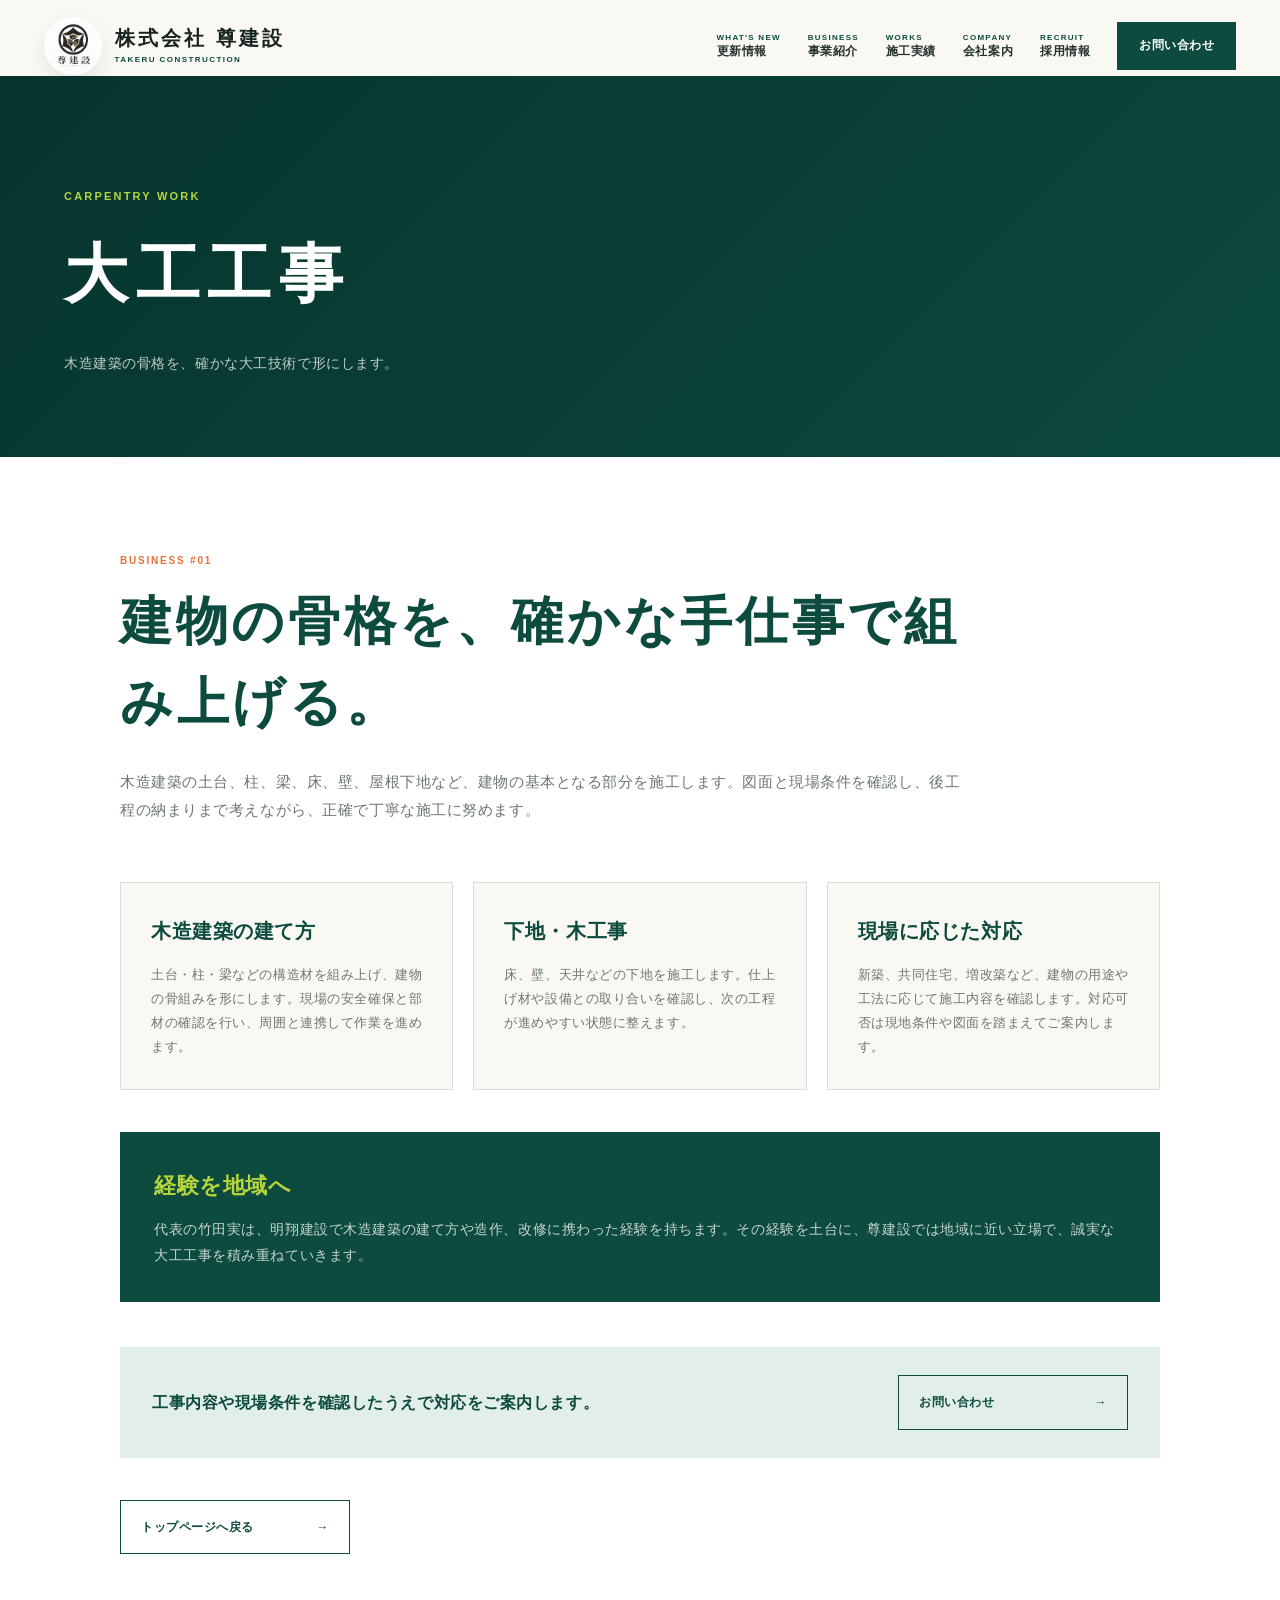
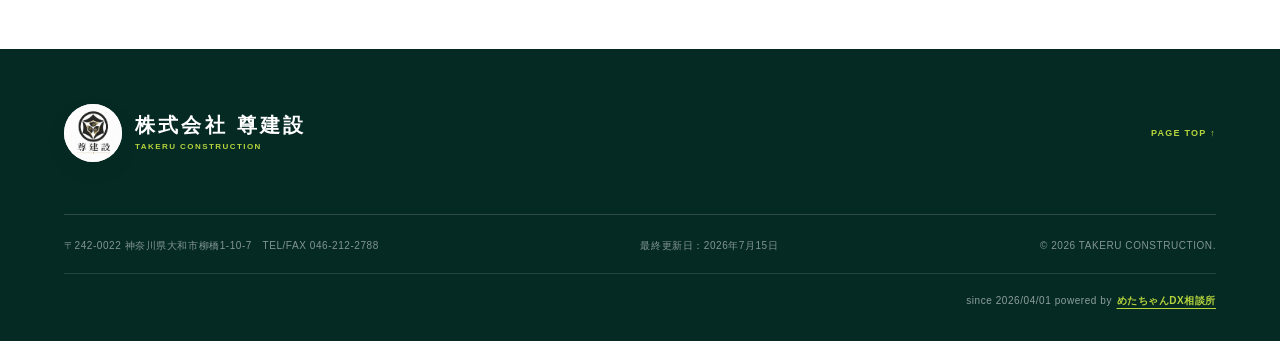
==== business-carpentry.html @ c5ee5b07 "Add files via upload" ====
<!doctype html>
<html lang="ja">
<head>
  <meta charset="utf-8">
  <meta name="viewport" content="width=device-width, initial-scale=1">
  <meta name="description" content="木造建築の骨格を、確かな大工技術で形にします。">
  <meta name="theme-color" content="#0d4b3f">
  <title>大工工事｜株式会社尊建設</title>
  <link rel="canonical" href="https://takeru-kensetsu.com/business-carpentry.html">
  <link rel="icon" href="favicon.ico" sizes="any">
  <link rel="icon" type="image/png" href="assets/favicon.png">
  <link rel="apple-touch-icon" href="assets/apple-touch-icon.png">
  <link rel="stylesheet" href="assets/style.css">
</head>
<body class="subpage">
  <header class="site-header is-scrolled" id="siteHeader">
    <a class="brand" href="index.html" aria-label="株式会社尊建設 トップへ">
      <img class="brand-logo" src="assets/images/logo.png" alt="株式会社尊建設 ロゴ">
      <span class="brand-text"><strong>株式会社 尊建設</strong><small>TAKERU CONSTRUCTION</small></span>
    </a>
    <button class="menu-button" id="menuButton" type="button" aria-label="メニューを開く"
      aria-controls="globalNav" aria-expanded="false"><span></span><span></span><span></span></button>
    <nav class="global-nav" id="globalNav" aria-label="メインメニュー">
      <a href="index.html#news"><span>WHAT&#39;S NEW</span>更新情報</a>
      <a href="index.html#business"><span>BUSINESS</span>事業紹介</a>
      <a href="index.html#works"><span>WORKS</span>施工実績</a>
      <a href="index.html#company"><span>COMPANY</span>会社案内</a>
      <a href="index.html#recruit"><span>RECRUIT</span>採用情報</a>
      <a class="nav-contact" href="index.html#contact">お問い合わせ</a>
    </nav>
  </header>
  <main>
    <section class="subpage-hero">
      <div class="subpage-hero-inner">
        <p class="section-index">CARPENTRY WORK</p>
        <h1>大工工事</h1>
        <p>木造建築の骨格を、確かな大工技術で形にします。</p>
      </div>
    </section>
    <section class="detail-page">
      <div class="detail-page-inner">
        
<div class="detail-intro">
  <p class="detail-kicker">BUSINESS #01</p>
  <h2>建物の骨格を、確かな手仕事で組み上げる。</h2>
  <p>木造建築の土台、柱、梁、床、壁、屋根下地など、建物の基本となる部分を施工します。図面と現場条件を確認し、後工程の納まりまで考えながら、正確で丁寧な施工に努めます。</p>
</div>
<div class="detail-grid">
  <article><h3>木造建築の建て方</h3><p>土台・柱・梁などの構造材を組み上げ、建物の骨組みを形にします。現場の安全確保と部材の確認を行い、周囲と連携して作業を進めます。</p></article>
  <article><h3>下地・木工事</h3><p>床、壁、天井などの下地を施工します。仕上げ材や設備との取り合いを確認し、次の工程が進めやすい状態に整えます。</p></article>
  <article><h3>現場に応じた対応</h3><p>新築、共同住宅、増改築など、建物の用途や工法に応じて施工内容を確認します。対応可否は現地条件や図面を踏まえてご案内します。</p></article>
</div>
<div class="detail-note"><strong>経験を地域へ</strong><p>代表の竹田実は、明翔建設で木造建築の建て方や造作、改修に携わった経験を持ちます。その経験を土台に、尊建設では地域に近い立場で、誠実な大工工事を積み重ねていきます。</p></div>

        <div class="detail-cta">
          <p>工事内容や現場条件を確認したうえで対応をご案内します。</p>
          <a class="outline-link" href="index.html#contact">お問い合わせ <span>→</span></a>
        </div>
        <a class="back-home-link" href="index.html#business">トップページへ戻る <span>→</span></a>
      </div>
    </section>
  </main>
  <footer class="site-footer">
    <div class="footer-top">
      <a class="brand footer-brand" href="index.html">
        <img class="brand-logo" src="assets/images/logo.png" alt="株式会社尊建設 ロゴ">
        <span class="brand-text"><strong>株式会社 尊建設</strong><small>TAKERU CONSTRUCTION</small></span>
      </a>
      <a class="page-top" href="#">PAGE TOP ↑</a>
    </div>
    <div class="footer-bottom">
      <p>〒242-0022 神奈川県大和市柳橋1-10-7　TEL/FAX 046-212-2788</p>
      <p>最終更新日：<time datetime="2026-07-15">2026年7月15日</time></p>
      <p>© <span id="year"></span> TAKERU CONSTRUCTION.</p>
    </div>
    <div class="footer-credit"><span>since 2026/04/01 powered by</span>
      <a href="https://metachan.jp/" target="_blank" rel="noopener noreferrer">めたちゃんDX相談所</a>
    </div>
  </footer>
  <script src="assets/script.js"></script>
</body>
</html>
---- assets/style.css ----
@charset "UTF-8";

:root {
  --green: #0d4b3f;
  --green-dark: #07352e;
  --green-light: #e2eee9;
  --lime: #b7d43c;
  --orange: #e97035;
  --sand: #f3efe5;
  --cream: #faf8f2;
  --ink: #17241f;
  --muted: #6c7772;
  --white: #fff;
  --line: #d7ddd9;
  --shadow: 0 22px 55px rgba(9, 45, 38, .14);
  --radius: 2px;
}

* { box-sizing: border-box; }
html { scroll-behavior: smooth; }
body {
  margin: 0;
  color: var(--ink);
  background: var(--cream);
  font-family: "Noto Sans JP", "Hiragino Kaku Gothic ProN", "Yu Gothic", sans-serif;
  line-height: 1.85;
  letter-spacing: .035em;
}
img { display: block; width: 100%; }
a { color: inherit; text-decoration: none; }
button { font: inherit; }
h1, h2, h3, p, figure, dl, dd { margin-top: 0; }
section { scroll-margin-top: 88px; }

.site-header {
  position: fixed;
  inset: 0 0 auto;
  z-index: 50;
  display: flex;
  align-items: center;
  justify-content: space-between;
  height: 92px;
  padding: 0 3.4vw;
  transition: background .3s, box-shadow .3s, height .3s;
}
.site-header.is-scrolled {
  height: 76px;
  background: rgba(250, 248, 242, .95);
  box-shadow: 0 8px 30px rgba(10, 46, 39, .08);
  backdrop-filter: blur(14px);
}
.brand {
  display: inline-flex;
  align-items: center;
  gap: 13px;
  position: relative;
  z-index: 3;
}
.brand-logo {
  width: 58px;
  height: 58px;
  display: block;
  object-fit: contain;
  border-radius: 50%;
  background: #fff;
  box-shadow: 0 8px 20px rgba(0,0,0,.08);
}
.brand-text {
  display: flex;
  flex-direction: column;
  line-height: 1.15;
}
.brand-text strong {
  font-size: 20px;
  letter-spacing: .16em;
}
.brand-text small {
  margin-top: 5px;
  color: var(--green);
  font-size: 8px;
  font-weight: 800;
  letter-spacing: .18em;
}

.global-nav {
  display: flex;
  align-items: center;
  gap: clamp(18px, 2.1vw, 36px);
}
.global-nav a {
  display: flex;
  flex-direction: column;
  color: #26332e;
  font-size: 12px;
  font-weight: 700;
  line-height: 1.45;
}
.global-nav a span {
  color: var(--green);
  font-size: 8px;
  letter-spacing: .16em;
}
.global-nav .nav-contact {
  min-height: 48px;
  padding: 0 22px;
  display: grid;
  place-items: center;
  color: #fff;
  background: var(--green);
}
.menu-button { display: none; }

.hero {
  min-height: 830px;
  padding: 160px 4vw 80px;
  position: relative;
  display: grid;
  grid-template-columns: .82fr 1.18fr;
  align-items: center;
  overflow: hidden;
  background: var(--cream);
}
.hero::before {
  content: "";
  position: absolute;
  top: 0;
  right: 0;
  width: 52%;
  height: 70%;
  background: var(--green-light);
  clip-path: polygon(24% 0, 100% 0, 100% 100%, 0 80%);
  z-index: 0;
}
.hero-tree {
  position: absolute;
  inset: auto 0 0;
  height: 200px;
  opacity: .24;
  background:
    linear-gradient(to top, rgba(13,75,63,.32), transparent 70%),
    url("images/trees.svg") center bottom / cover no-repeat;
}
.hero-copy {
  position: relative;
  z-index: 2;
  padding-left: 4vw;
}
.hero-en {
  margin-bottom: 32px;
  color: var(--green);
  font-family: Arial, Helvetica, sans-serif;
  font-size: clamp(42px, 6.2vw, 88px);
  font-weight: 900;
  letter-spacing: -.055em;
  line-height: .82;
}
.hero-en span { display: block; }
.hero-en span:nth-child(2) {
  margin-left: 9%;
  color: var(--orange);
}
.hero-en span:nth-child(3) { margin-left: 2%; }
.hero h1 {
  margin: 0 0 24px;
  font-family: "Yu Mincho", "Hiragino Mincho ProN", serif;
  font-size: clamp(28px, 3.1vw, 46px);
  line-height: 1.55;
  letter-spacing: .12em;
}
.hero-sub {
  color: var(--muted);
  font-size: 14px;
}
.hero-logo-badge {
  margin-top: 28px;
  width: fit-content;
  padding: 12px 16px;
  display: flex;
  align-items: center;
  gap: 14px;
  background: rgba(255,255,255,.86);
  box-shadow: var(--shadow);
}
.hero-logo-badge img {
  width: 72px;
  height: 72px;
  object-fit: contain;
  border-radius: 50%;
  background: #fff;
}
.hero-logo-badge small {
  display: block;
  color: var(--green);
  font-size: 9px;
  font-weight: 900;
  letter-spacing: .18em;
}
.hero-logo-badge strong {
  display: block;
  margin-top: 4px;
  color: var(--ink);
  font-size: 16px;
  letter-spacing: .12em;
}
.hero-visual {
  position: relative;
  z-index: 2;
  min-height: 610px;
}
.visual-card {
  position: absolute;
  margin: 0;
  overflow: hidden;
  background: #d9e8e2;
  box-shadow: var(--shadow);
}
.visual-main {
  top: 0;
  right: 8%;
  width: min(28vw, 410px);
}
.visual-sub {
  width: min(15vw, 220px);
}
.visual-sub-a {
  left: 3%;
  top: 21%;
}
.visual-sub-b {
  right: 0;
  bottom: 0;
}
.hero-label {
  position: absolute;
  left: 23%;
  bottom: 7%;
  color: var(--green);
  font: 900 clamp(20px, 2.2vw, 32px)/.96 Arial, sans-serif;
  letter-spacing: -.03em;
  transform: rotate(-90deg);
  transform-origin: left bottom;
}
.scroll-guide {
  position: absolute;
  left: 3.7vw;
  bottom: 34px;
  z-index: 3;
  display: flex;
  align-items: center;
  gap: 12px;
  color: var(--green);
  font-size: 9px;
  font-weight: 900;
  letter-spacing: .18em;
  transform: rotate(-90deg);
  transform-origin: left center;
}
.scroll-guide i {
  display: block;
  width: 54px;
  height: 1px;
  background: var(--green);
}

.section-wrap {
  width: min(1180px, calc(100% - 56px));
  margin-inline: auto;
  padding: 100px 0;
  display: grid;
  grid-template-columns: 250px 1fr;
  gap: 70px;
}
.section-side .section-index,
.section-heading .section-index,
.recruit .section-index,
.contact .section-index {
  margin-bottom: 8px;
  color: var(--green);
  font-size: 11px;
  font-weight: 900;
  letter-spacing: .2em;
}
.section-side h2,
.section-heading h2,
.contact h2 {
  margin: 0;
  font-family: "Yu Mincho", "Hiragino Mincho ProN", serif;
  font-size: clamp(32px, 4.2vw, 55px);
  font-weight: 600;
  letter-spacing: .1em;
}
.news-list { border-top: 1px solid var(--line); }
.news-item {
  min-height: 95px;
  display: grid;
  grid-template-columns: 130px 100px 1fr;
  align-items: center;
  gap: 24px;
  border-bottom: 1px solid var(--line);
}
.news-item time {
  color: var(--muted);
  font-size: 12px;
  letter-spacing: .1em;
}
.news-category {
  padding: 5px 8px;
  color: var(--green);
  border: 1px solid var(--green);
  font-size: 10px;
  text-align: center;
}
.news-item a,
.news-item p {
  margin: 0;
  font-size: 14px;
}
.news-item a:hover { color: var(--orange); }

.business {
  padding: 120px max(5vw, 28px);
  color: #fff;
  background: var(--green);
  position: relative;
  overflow: hidden;
}
.business::after {
  content: "TAKERU";
  position: absolute;
  right: -1vw;
  top: 10px;
  color: rgba(255,255,255,.035);
  font: 900 clamp(110px, 18vw, 270px)/1 Arial, sans-serif;
  pointer-events: none;
}
.section-heading {
  width: min(1180px, 100%);
  margin: 0 auto 65px;
  display: grid;
  grid-template-columns: 105px 1fr auto;
  gap: 35px;
  align-items: start;
  position: relative;
  z-index: 2;
}
.section-heading .number,
.recruit .number {
  color: var(--orange);
  font: 900 21px/1 Arial, sans-serif;
  letter-spacing: -.02em;
}
.section-heading-light .section-index { color: var(--lime); }
.section-heading-light h2 { color: #fff; }
.section-lead {
  margin: 20px 0 0;
  color: var(--muted);
  font-size: 14px;
}
.section-heading-light .section-lead { color: rgba(255,255,255,.68); }

.business-cards {
  width: min(1180px, 100%);
  margin-inline: auto;
  position: relative;
  z-index: 2;
  display: grid;
  grid-template-columns: repeat(3, 1fr);
  gap: 26px;
}
.business-card {
  color: var(--ink);
  background: #fff;
  transition: transform .3s, box-shadow .3s;
}
.business-card:nth-child(2) { transform: translateY(42px); }
.business-card:hover {
  transform: translateY(-8px);
  box-shadow: 0 24px 60px rgba(0,0,0,.2);
}
.business-card:nth-child(2):hover { transform: translateY(34px); }
.business-image { background: var(--green-light); }
.business-body { padding: 30px; }
.card-number {
  margin-bottom: 10px;
  color: var(--orange);
  font-size: 9px;
  font-weight: 900;
  letter-spacing: .14em;
}
.business-card h3 {
  margin-bottom: 14px;
  font-family: "Yu Mincho", serif;
  font-size: 23px;
  letter-spacing: .06em;
}
.business-card p:not(.card-number) {
  color: var(--muted);
  font-size: 13px;
}
.text-link {
  display: inline-flex;
  gap: 20px;
  margin-top: 15px;
  color: var(--green);
  font-size: 9px;
  font-weight: 900;
  letter-spacing: .15em;
}
.text-link i { font-style: normal; font-size: 17px; }
.provisional-note {
  width: min(1180px, 100%);
  margin: 80px auto 0;
  color: rgba(255,255,255,.55);
  font-size: 11px;
}

.works {
  padding: 120px max(5vw, 28px);
  background: var(--sand);
}
.round-link {
  width: 58px;
  height: 58px;
  display: grid;
  place-items: center;
  color: #fff;
  background: var(--green);
  border-radius: 50%;
  font-size: 23px;
}
.works-grid {
  width: min(1180px, 100%);
  margin-inline: auto;
  display: grid;
  grid-template-columns: 1.25fr .75fr;
  grid-template-rows: repeat(2, auto);
  gap: 32px;
}
.work-card { min-width: 0; }
.work-large { grid-row: 1 / 3; }
.work-image {
  overflow: hidden;
  background: #dfe9e4;
}
.work-card img { transition: transform .5s; }
.work-card:hover img { transform: scale(1.025); }
.work-type {
  margin: 20px 0 5px;
  color: var(--orange);
  font-size: 10px;
  font-weight: 800;
}
.work-card h3 {
  margin: 0;
  font-family: "Yu Mincho", serif;
  font-size: 20px;
  letter-spacing: .06em;
}
.dark-note {
  margin-top: 42px;
  color: var(--muted);
}

.company {
  min-height: 760px;
  display: grid;
  grid-template-columns: 1fr 1fr;
  background: var(--green-dark);
  color: #fff;
}
.company-photo {
  position: relative;
  overflow: hidden;
  min-height: 720px;
  background: linear-gradient(#dbe9e4 0 58%, #9ab5a7 58% 100%);
}
.company-landscape { position: absolute; inset: 0; overflow: hidden; }
.mountain {
  position: absolute;
  left: -10%;
  right: -10%;
  bottom: 25%;
  height: 48%;
  background: #789b8a;
  clip-path: polygon(0 68%, 12% 35%, 24% 61%, 37% 23%, 50% 64%, 65% 31%, 78% 58%, 90% 18%, 100% 55%, 100% 100%, 0 100%);
}
.mountain-b {
  bottom: 14%;
  height: 37%;
  background: #557c6c;
  transform: scaleX(-1);
}
.mountain-c {
  bottom: 4%;
  height: 26%;
  background: #315f50;
}
.town {
  position: absolute;
  left: 7%;
  right: 7%;
  bottom: 0;
  height: 22%;
  background:
    linear-gradient(90deg,
      #f7efe0 0 9%, transparent 9% 12%,
      #d8b583 12% 25%, transparent 25% 29%,
      #f2dfbf 29% 42%, transparent 42% 46%,
      #c8945e 46% 58%, transparent 58% 63%,
      #f7efe0 63% 74%, transparent 74% 78%,
      #d8b583 78% 91%, transparent 91%);
  clip-path: polygon(0 28%, 5% 28%, 5% 15%, 9% 15%, 9% 30%, 19% 30%, 19% 5%, 23% 5%, 23% 34%, 38% 34%, 38% 18%, 43% 18%, 43% 32%, 56% 32%, 56% 8%, 61% 8%, 61% 27%, 77% 27%, 77% 12%, 82% 12%, 82% 31%, 100% 31%, 100% 100%, 0 100%);
}
.company-content {
  padding: 100px 8vw 90px 7vw;
}
.company-content .section-heading {
  margin-bottom: 45px;
  grid-template-columns: 80px 1fr;
}
.company-message {
  margin-bottom: 28px;
  font-family: "Yu Mincho", serif;
  font-size: clamp(27px, 3vw, 42px);
  line-height: 1.6;
  letter-spacing: .1em;
}
.company-text {
  max-width: 560px;
  color: rgba(255,255,255,.68);
  font-size: 13px;
}
.company-links {
  margin-top: 48px;
  border-top: 1px solid rgba(255,255,255,.2);
}
.company-links a {
  padding: 20px 0;
  display: flex;
  justify-content: space-between;
  border-bottom: 1px solid rgba(255,255,255,.2);
  font-size: 13px;
}
.company-links a:hover { color: var(--lime); }

.profile { background: #fff; }
.profile-list { border-top: 1px solid var(--line); }
.profile-list div {
  min-height: 78px;
  display: grid;
  grid-template-columns: 180px 1fr;
  align-items: center;
  border-bottom: 1px solid var(--line);
}
.profile-list dt {
  color: var(--green);
  font-size: 12px;
  font-weight: 800;
}
.profile-list dd {
  color: var(--muted);
  font-size: 13px;
}

.recruit {
  min-height: 620px;
  display: grid;
  grid-template-columns: .85fr 1.15fr;
  background: var(--green-light);
}
.recruit-copy {
  padding: 90px 7vw;
  align-self: center;
}
.recruit .section-index { margin-bottom: 12px; }
.recruit h2 {
  margin: 0 0 25px;
  color: var(--green);
  font: 600 clamp(34px, 4vw, 55px)/1.5 "Yu Mincho", serif;
  letter-spacing: .1em;
}
.recruit-copy > p:not(.number):not(.section-index) {
  max-width: 490px;
  color: var(--muted);
  font-size: 13px;
}
.outline-link {
  min-width: 230px;
  margin-top: 26px;
  padding: 15px 20px;
  display: inline-flex;
  justify-content: space-between;
  border: 1px solid var(--green);
  color: var(--green);
  font-size: 12px;
  font-weight: 800;
}
.recruit-visual {
  display: grid;
  place-items: center;
  overflow: hidden;
  background: var(--green);
}
.recruit-visual img { max-width: 760px; }

.contact {
  padding: 95px max(5vw, 28px);
  display: grid;
  grid-template-columns: 1fr 1fr;
  gap: 60px;
  align-items: center;
  color: #fff;
  background: var(--orange);
}
.contact .section-index { color: #fff5e9; }
.contact h2 { font-size: clamp(30px, 3.7vw, 50px); }
.contact p { color: rgba(255,255,255,.78); font-size: 13px; }
.contact-actions {
  display: grid;
  grid-template-columns: .7fr 1.3fr;
  gap: 15px;
}
.contact-disabled {
  min-height: 105px;
  padding: 22px;
  display: flex;
  flex-direction: column;
  justify-content: center;
  background: #fff;
  color: var(--green);
}
.contact-disabled small {
  font-size: 9px;
  font-weight: 900;
  letter-spacing: .15em;
}
.contact-disabled strong {
  margin-top: 5px;
  font-size: 18px;
}
.contact-mail { color: #fff; background: var(--green); }
.contact-mail strong { font-size: 13px; }

.site-footer {
  padding: 55px max(5vw, 28px) 30px;
  color: #fff;
  background: #052a24;
}
.footer-top,
.footer-bottom {
  display: flex;
  justify-content: space-between;
  align-items: center;
  gap: 25px;
}
.footer-brand .brand-logo { background: #fff; }
.footer-brand .brand-text small { color: var(--lime); }
.page-top {
  color: var(--lime);
  font-size: 9px;
  font-weight: 900;
  letter-spacing: .14em;
}
.footer-bottom {
  margin-top: 52px;
  padding-top: 22px;
  border-top: 1px solid rgba(255,255,255,.16);
  color: rgba(255,255,255,.5);
  font-size: 10px;
}
.footer-bottom p { margin: 0; }

@media (max-width: 1050px) {
  .global-nav { gap: 15px; }
  .global-nav a:not(.nav-contact) { display: none; }
  .hero { grid-template-columns: .9fr 1.1fr; }
  .visual-main { width: 36vw; }
  .visual-sub { width: 18vw; }
}

@media (max-width: 760px) {
  body { line-height: 1.75; }
  section { scroll-margin-top: 67px; }
  .site-header,
  .site-header.is-scrolled {
    height: 68px;
    padding: 0 18px;
  }
  .brand-logo { width: 44px; height: 44px; }
  .brand-text strong { font-size: 16px; }
  .brand-text small { font-size: 6.5px; }
  .menu-button {
    width: 44px;
    height: 44px;
    padding: 9px;
    display: flex;
    flex-direction: column;
    justify-content: center;
    gap: 5px;
    border: 0;
    background: var(--green);
  }
  .menu-button span {
    width: 100%;
    height: 1px;
    display: block;
    background: #fff;
    transition: .25s;
  }
  .menu-button.is-open span:nth-child(1) { transform: translateY(6px) rotate(45deg); }
  .menu-button.is-open span:nth-child(2) { opacity: 0; }
  .menu-button.is-open span:nth-child(3) { transform: translateY(-6px) rotate(-45deg); }
  .global-nav {
    position: fixed;
    inset: 68px 0 auto;
    display: none;
    padding: 25px 22px 30px;
    background: rgba(250,248,242,.98);
    box-shadow: 0 18px 30px rgba(5,42,36,.1);
    flex-direction: column;
    align-items: stretch;
    gap: 0;
  }
  .global-nav.is-open { display: flex; }
  .global-nav a,
  .global-nav a:not(.nav-contact) {
    min-height: 55px;
    display: flex;
    justify-content: center;
    border-bottom: 1px solid var(--line);
  }
  .global-nav .nav-contact { margin-top: 18px; }

  .hero {
    min-height: 900px;
    padding: 120px 20px 70px;
    display: block;
  }
  .hero::before { width: 80%; height: 43%; }
  .hero-copy { padding-left: 4px; }
  .hero-en {
    margin-bottom: 26px;
    font-size: clamp(54px, 18vw, 78px);
  }
  .hero h1 { font-size: 27px; }
  .hero-sub { font-size: 12px; }
  .hero-visual {
    min-height: 400px;
    margin-top: 38px;
  }
  .visual-main {
    right: 5%;
    width: min(60vw, 290px);
  }
  .visual-sub { width: min(30vw, 145px); }
  .visual-sub-a { left: 0; top: 25%; }
  .visual-sub-b { right: 0; bottom: -5%; }
  .hero-label { left: 22%; bottom: 1%; font-size: 18px; }
  .scroll-guide { display: none; }
  .hero-tree { height: 115px; }

  .section-wrap {
    width: min(100% - 36px, 660px);
    padding: 75px 0;
    grid-template-columns: 1fr;
    gap: 35px;
  }
  .section-side h2,
  .section-heading h2,
  .contact h2 { font-size: 34px; }
  .news-item {
    padding: 20px 0;
    grid-template-columns: 100px 1fr;
    gap: 8px 15px;
  }
  .news-item a,
  .news-item p { grid-column: 1 / 3; font-size: 13px; }

  .business,
  .works { padding: 80px 18px; }
  .section-heading {
    margin-bottom: 42px;
    grid-template-columns: 55px 1fr;
    gap: 15px;
  }
  .section-heading .round-link { display: none; }
  .section-lead br { display: none; }
  .business-cards { grid-template-columns: 1fr; gap: 22px; }
  .business-card:nth-child(2) { transform: none; }
  .business-card:nth-child(2):hover { transform: translateY(-8px); }
  .provisional-note { margin-top: 35px; }

  .works-grid {
    grid-template-columns: 1fr;
    grid-template-rows: auto;
    gap: 38px;
  }
  .work-large { grid-row: auto; }

  .company { grid-template-columns: 1fr; }
  .company-photo { min-height: 420px; }
  .company-content { padding: 75px 22px; }
  .company-content .section-heading { grid-template-columns: 55px 1fr; }
  .company-message { font-size: 27px; }

  .profile-list div {
    padding: 17px 0;
    grid-template-columns: 105px 1fr;
  }

  .recruit { grid-template-columns: 1fr; }
  .recruit-copy { padding: 75px 22px; }
  .recruit h2 { font-size: 36px; }
  .recruit-visual { min-height: 390px; }

  .contact {
    padding: 75px 22px;
    grid-template-columns: 1fr;
    gap: 35px;
  }
  .contact-actions { grid-template-columns: 1fr; }

  .footer-top,
  .footer-bottom { align-items: flex-start; }
  .footer-bottom { flex-direction: column; gap: 6px; }
}


@media (max-width: 760px) {
  .hero-logo-badge { padding: 10px 12px; gap: 12px; }
  .hero-logo-badge img { width: 58px; height: 58px; }
  .hero-logo-badge strong { font-size: 14px; }
}


/* Official company information */
.permit-badge {
  margin-top: 32px;
  padding: 20px 22px;
  border-left: 4px solid var(--lime);
  background: rgba(255,255,255,.08);
}
.permit-badge small {
  display: block;
  color: var(--lime);
  font-size: 9px;
  font-weight: 900;
  letter-spacing: .16em;
}
.permit-badge strong {
  display: block;
  margin-top: 5px;
  font-size: 16px;
  letter-spacing: .045em;
}
.permit-badge span {
  display: block;
  margin-top: 5px;
  color: rgba(255,255,255,.68);
  font-size: 11px;
}
.profile-list a {
  color: var(--green);
  text-decoration: underline;
  text-underline-offset: 4px;
}
.profile-list a:hover { color: var(--orange); }
.profile-en {
  margin-left: 10px;
  color: var(--muted);
  font-size: 11px;
}
.contact-actions {
  grid-template-columns: 1fr 1.3fr;
}
.contact-item {
  min-height: 118px;
  padding: 22px;
  display: flex;
  flex-direction: column;
  justify-content: center;
  background: #fff;
  color: var(--green);
  transition: transform .25s, box-shadow .25s;
}
.contact-item:hover {
  transform: translateY(-4px);
  box-shadow: 0 15px 35px rgba(71,31,12,.18);
}
.contact-item small {
  font-size: 9px;
  font-weight: 900;
  letter-spacing: .15em;
}
.contact-item strong {
  margin-top: 5px;
  font-size: clamp(14px, 1.45vw, 19px);
  overflow-wrap: anywhere;
}
.contact-item span {
  margin-top: 5px;
  color: var(--muted);
  font-size: 10px;
}
.contact-item.contact-mail {
  color: #fff;
  background: var(--green);
}
.contact-item.contact-mail span { color: rgba(255,255,255,.68); }
.contact-mobile {
  grid-column: 1 / 3;
  min-height: 90px;
  background: #fff4e8;
}
@media (max-width: 760px) {
  .permit-badge strong { font-size: 14px; }
  .profile-en { display: block; margin: 3px 0 0; }
  .contact-actions { grid-template-columns: 1fr; }
  .contact-mobile { grid-column: auto; }
}


/* Contact information: office telephone only */
.contact-actions-single {
  grid-template-columns: minmax(260px, 440px);
  justify-content: start;
}
.contact-actions-single .contact-item {
  min-height: 118px;
}
@media (max-width: 760px) {
  .contact-actions-single {
    grid-template-columns: 1fr;
  }
}


/* What's New and production credit */
.news .section-index {
  letter-spacing: .13em;
}
.footer-credit {
  margin-top: 18px;
  padding-top: 18px;
  border-top: 1px solid rgba(255,255,255,.12);
  color: rgba(255,255,255,.55);
  font-size: 10px;
  text-align: right;
}
.footer-credit a {
  color: var(--lime);
  font-weight: 800;
  text-decoration: underline;
  text-underline-offset: 4px;
}
.footer-credit a:hover {
  color: #fff;
}
.footer-bottom time {
  white-space: nowrap;
}
@media (max-width: 760px) {
  .footer-credit {
    text-align: left;
  }
}


/* Since / powered by credit */
.footer-credit {
  display: flex;
  justify-content: flex-end;
  align-items: center;
  gap: .45em;
  flex-wrap: wrap;
}
@media (max-width: 760px) {
  .footer-credit {
    justify-content: flex-start;
  }
}


/* President message section */
.message {
  padding: 110px max(5vw, 28px);
  background: #fff;
}
.message-inner {
  width: min(1180px, 100%);
  margin: 0 auto;
  display: grid;
  grid-template-columns: minmax(300px, 420px) minmax(0, 1fr);
  gap: 56px;
  align-items: center;
}
.message-photo {
  overflow: hidden;
  background: #e8eceb;
  box-shadow: var(--shadow);
}
.message-photo img {
  width: 100%;
  height: 100%;
  object-fit: cover;
}
.message-content h2 {
  margin: 0 0 14px;
  color: var(--green);
  font-family: "Yu Mincho", "Hiragino Mincho ProN", serif;
  font-size: clamp(32px, 4.2vw, 55px);
  font-weight: 600;
  letter-spacing: .1em;
}
.message-role {
  margin-bottom: 24px;
  color: var(--ink);
  font-size: 15px;
  font-weight: 700;
}
.message-role span {
  margin-left: 10px;
  color: var(--muted);
  font-weight: 500;
}
.message-body p {
  margin-bottom: 18px;
  color: var(--muted);
  font-size: 14px;
}
@media (max-width: 760px) {
  .message {
    padding: 80px 22px;
  }
  .message-inner {
    grid-template-columns: 1fr;
    gap: 32px;
  }
  .message-content h2 {
    font-size: 34px;
  }
  .message-role {
    font-size: 14px;
  }
}


/* Representative message: separate page */
.subpage{padding-top:76px}.subpage-hero{padding:110px max(5vw,28px) 80px;color:#fff;background:linear-gradient(135deg,rgba(7,53,46,.98),rgba(13,75,63,.88)),var(--green-dark)}.subpage-hero-inner{width:min(1180px,100%);margin:0 auto}.subpage-hero .section-index{margin-bottom:10px;color:var(--lime);font-size:11px;font-weight:900;letter-spacing:.2em}.subpage-hero h1{margin:0 0 16px;font-family:"Yu Mincho","Hiragino Mincho ProN",serif;font-size:clamp(38px,5vw,64px);font-weight:600;letter-spacing:.12em}.subpage-hero p:last-child{margin:0;color:rgba(255,255,255,.74);font-size:14px}.message-detail{padding:100px max(5vw,28px);background:#fff}.message-detail-inner{width:min(1100px,100%);margin:0 auto;display:grid;grid-template-columns:minmax(300px,420px) minmax(0,1fr);gap:64px;align-items:start}.message-detail-photo{position:sticky;top:110px;overflow:hidden;background:#e8eceb;box-shadow:var(--shadow)}.message-detail-photo img{width:100%;display:block;object-fit:cover}.message-detail-content{padding-top:12px}.message-detail-lead{margin-bottom:32px;color:var(--green);font-family:"Yu Mincho","Hiragino Mincho ProN",serif;font-size:clamp(25px,3.1vw,40px);line-height:1.65;letter-spacing:.08em}.message-detail-content .message-body p{margin-bottom:22px;color:var(--muted);font-size:15px}.message-signature{margin-top:42px;padding-top:28px;border-top:1px solid var(--line);text-align:right}.message-signature small,.message-signature span{display:block;color:var(--muted);font-size:11px}.message-signature strong{display:block;margin:5px 0;color:var(--ink);font-size:18px;letter-spacing:.08em}.back-home-link{min-width:230px;margin-top:42px;padding:15px 20px;display:inline-flex;justify-content:space-between;border:1px solid var(--green);color:var(--green);font-size:12px;font-weight:800}.back-home-link:hover{color:#fff;background:var(--green)}
@media(max-width:760px){.subpage{padding-top:68px}.subpage-hero{padding:80px 22px 60px}.message-detail{padding:70px 22px}.message-detail-inner{grid-template-columns:1fr;gap:34px}.message-detail-photo{position:static;max-width:480px;margin:0 auto}.message-detail-lead{font-size:27px}.message-detail-content .message-body p{font-size:14px}}


/* Representative photo: casual download deterrence */
.message-detail-photo.protected-photo {
  position: sticky;
  top: 110px;
  aspect-ratio: 561 / 701;
  background:
    #e8eceb
    url("images/president-takeda-minoru.jpg")
    center center / cover
    no-repeat;
  -webkit-user-select: none;
  user-select: none;
  -webkit-touch-callout: none;
  touch-action: pan-y;
}
.protected-photo-shield {
  position: absolute;
  inset: 0;
  z-index: 2;
  display: block;
  background: transparent;
  cursor: default;
}
.message-detail-photo.protected-photo::after {
  content: "";
  position: absolute;
  inset: 0;
  z-index: 1;
  pointer-events: none;
}
@media (max-width: 760px) {
  .message-detail-photo.protected-photo {
    position: relative;
    top: auto;
    width: min(100%, 480px);
  }
}


/* Recruitment status */
.recruit-status {
  width: fit-content;
  margin: 0 0 18px;
  padding: 8px 14px;
  color: #fff;
  background: var(--orange);
  font-size: 12px;
  font-weight: 800;
  letter-spacing: .06em;
}
.outline-link-disabled {
  opacity: .68;
  cursor: default;
  pointer-events: none;
}

/* Business and policy detail pages */
.detail-page {
  padding: 95px max(5vw, 28px);
  background: #fff;
}
.detail-page-inner {
  width: min(1040px, 100%);
  margin: 0 auto;
}
.detail-intro {
  max-width: 850px;
  margin-bottom: 58px;
}
.detail-kicker {
  margin-bottom: 12px;
  color: var(--orange);
  font-size: 10px;
  font-weight: 900;
  letter-spacing: .18em;
}
.detail-intro h2 {
  margin: 0 0 25px;
  color: var(--green);
  font-family: "Yu Mincho", "Hiragino Mincho ProN", serif;
  font-size: clamp(30px, 4.2vw, 52px);
  line-height: 1.55;
  letter-spacing: .07em;
}
.detail-intro > p:last-child {
  color: var(--muted);
  font-size: 15px;
}
.detail-grid,
.policy-grid {
  display: grid;
  grid-template-columns: repeat(3, 1fr);
  gap: 20px;
}
.detail-grid article,
.policy-grid article {
  padding: 30px;
  border: 1px solid var(--line);
  background: var(--cream);
}
.detail-grid h3,
.policy-grid h3 {
  margin: 0 0 13px;
  color: var(--green);
  font-family: "Yu Mincho", serif;
  font-size: 20px;
}
.detail-grid p,
.policy-grid p {
  margin: 0;
  color: var(--muted);
  font-size: 13px;
}
.policy-grid article span {
  display: block;
  margin-bottom: 20px;
  color: var(--orange);
  font: 900 25px/1 Arial, sans-serif;
}
.detail-note {
  margin-top: 42px;
  padding: 34px;
  color: #fff;
  background: var(--green);
}
.detail-note strong {
  display: block;
  margin-bottom: 10px;
  color: var(--lime);
  font-family: "Yu Mincho", serif;
  font-size: 22px;
}
.detail-note p {
  margin: 0;
  color: rgba(255,255,255,.76);
  font-size: 14px;
}
.detail-cta {
  margin-top: 45px;
  padding: 28px 32px;
  display: flex;
  align-items: center;
  justify-content: space-between;
  gap: 25px;
  background: var(--green-light);
}
.detail-cta p {
  margin: 0;
  color: var(--green);
  font-weight: 700;
}
.detail-cta .outline-link {
  margin-top: 0;
  flex: 0 0 auto;
}
@media (max-width: 760px) {
  .detail-page {
    padding: 70px 22px;
  }
  .detail-grid,
  .policy-grid {
    grid-template-columns: 1fr;
  }
  .detail-grid article,
  .policy-grid article {
    padding: 25px;
  }
  .detail-cta {
    padding: 25px;
    flex-direction: column;
    align-items: stretch;
  }
}
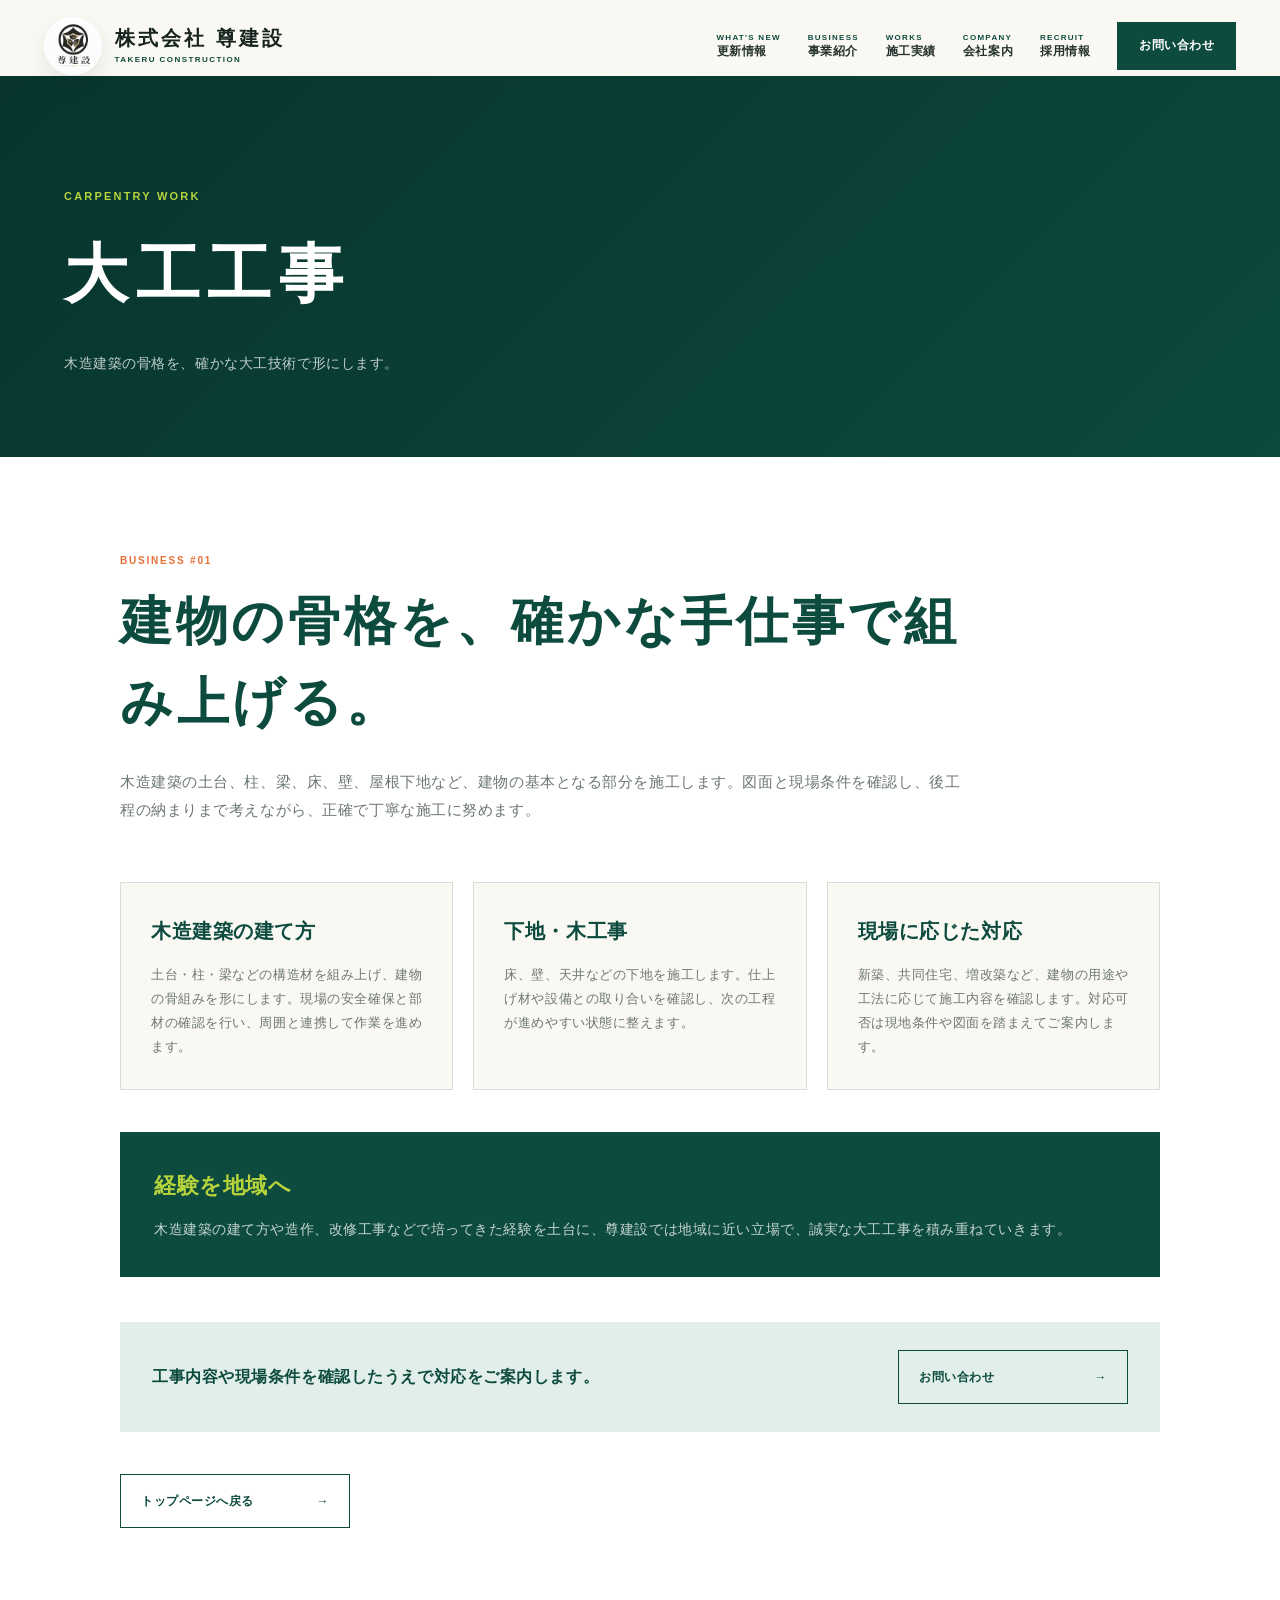
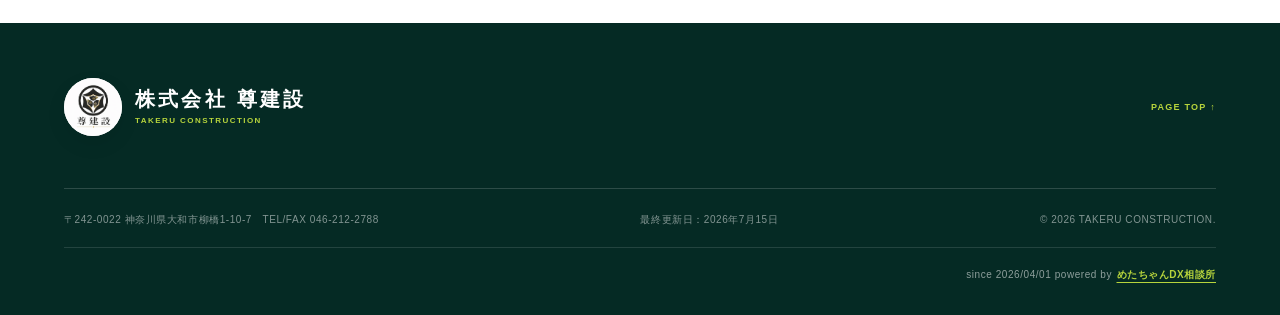
==== commit 4bf42f65: "Add files via upload" ====
--- a/business-carpentry.html
+++ b/business-carpentry.html
@@ -50,7 +50,7 @@
   <article><h3>下地・木工事</h3><p>床、壁、天井などの下地を施工します。仕上げ材や設備との取り合いを確認し、次の工程が進めやすい状態に整えます。</p></article>
   <article><h3>現場に応じた対応</h3><p>新築、共同住宅、増改築など、建物の用途や工法に応じて施工内容を確認します。対応可否は現地条件や図面を踏まえてご案内します。</p></article>
 </div>
-<div class="detail-note"><strong>経験を地域へ</strong><p>代表の竹田実は、明翔建設で木造建築の建て方や造作、改修に携わった経験を持ちます。その経験を土台に、尊建設では地域に近い立場で、誠実な大工工事を積み重ねていきます。</p></div>
+<div class="detail-note"><strong>経験を地域へ</strong><p>木造建築の建て方や造作、改修工事などで培ってきた経験を土台に、尊建設では地域に近い立場で、誠実な大工工事を積み重ねていきます。</p></div>
 
         <div class="detail-cta">
           <p>工事内容や現場条件を確認したうえで対応をご案内します。</p>
@@ -78,5 +78,12 @@
     </div>
   </footer>
   <script src="assets/script.js"></script>
+
+  <button class="floating-page-top" type="button" data-page-top
+    aria-label="ページ上部へ戻る">
+    <span aria-hidden="true">↑</span>
+    <small>TOP</small>
+  </button>
+
 </body>
 </html>
--- a/assets/style.css
+++ b/assets/style.css
@@ -1223,3 +1223,62 @@
     align-items: stretch;
   }
 }
+
+
+/* Floating page-top button */
+.floating-page-top {
+  position: fixed;
+  right: 26px;
+  bottom: 26px;
+  z-index: 80;
+  width: 64px;
+  height: 64px;
+  padding: 0;
+  display: grid;
+  place-content: center;
+  gap: 1px;
+  color: #fff;
+  background: var(--green);
+  border: 1px solid rgba(255,255,255,.3);
+  border-radius: 50%;
+  box-shadow: 0 12px 28px rgba(5,42,36,.24);
+  opacity: 0;
+  visibility: hidden;
+  transform: translateY(14px);
+  cursor: pointer;
+  transition: opacity .25s, visibility .25s, transform .25s, background .25s;
+}
+.floating-page-top span {
+  font-size: 22px;
+  line-height: 1;
+}
+.floating-page-top small {
+  font-size: 8px;
+  font-weight: 900;
+  letter-spacing: .12em;
+}
+.floating-page-top.is-visible {
+  opacity: 1;
+  visibility: visible;
+  transform: translateY(0);
+}
+.floating-page-top:hover {
+  background: var(--orange);
+}
+.floating-page-top:focus-visible {
+  outline: 3px solid var(--lime);
+  outline-offset: 3px;
+}
+@media (max-width: 760px) {
+  .floating-page-top {
+    right: 16px;
+    bottom: 16px;
+    width: 56px;
+    height: 56px;
+  }
+}
+@media (prefers-reduced-motion: reduce) {
+  .floating-page-top {
+    transition: none;
+  }
+}
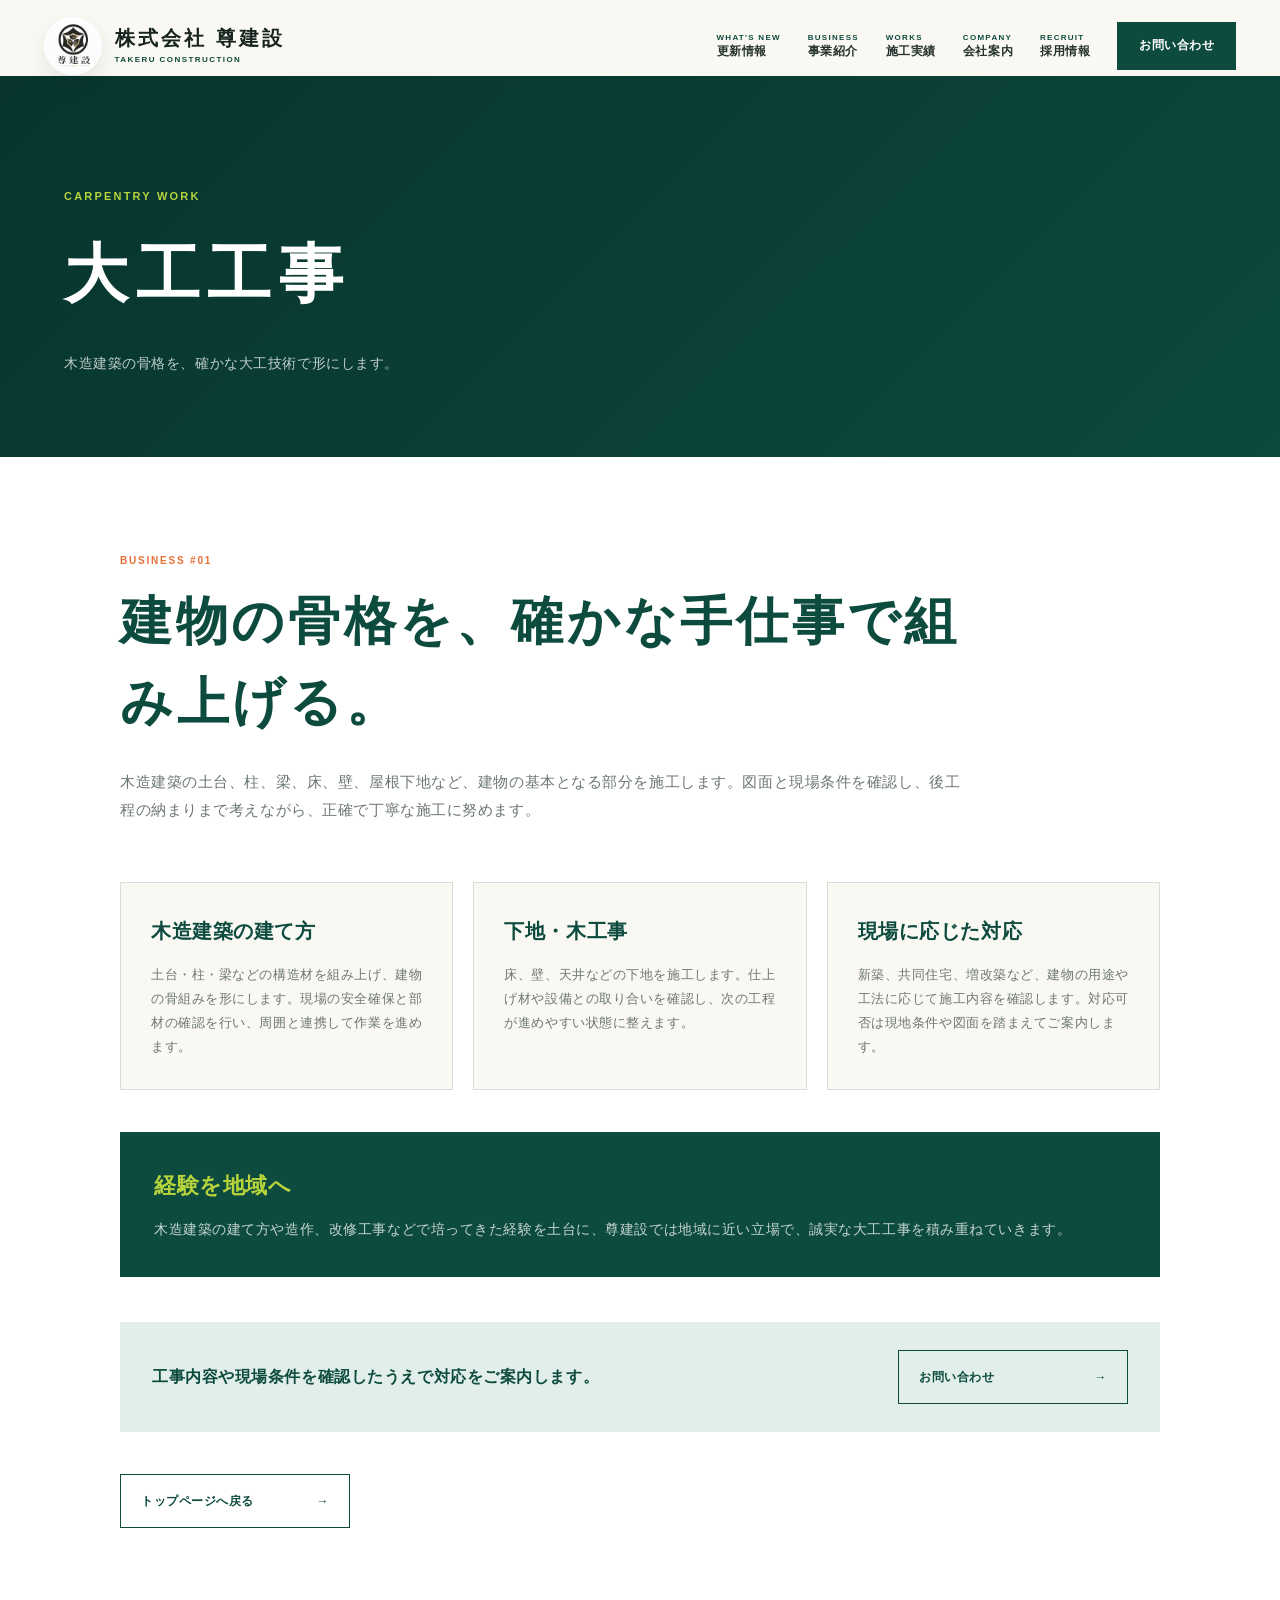
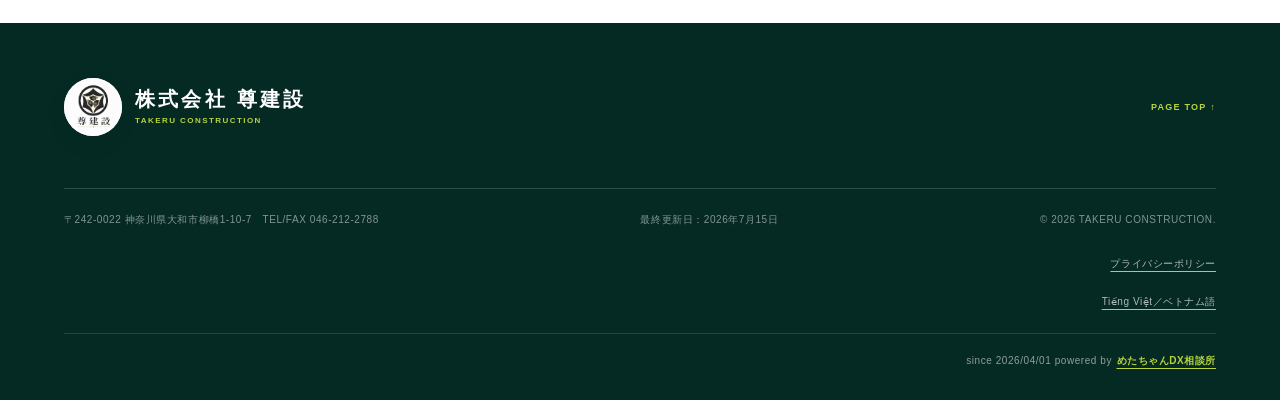
==== commit a6f072b5: "Add files via upload" ====
--- a/business-carpentry.html
+++ b/business-carpentry.html
@@ -73,6 +73,8 @@
       <p>最終更新日：<time datetime="2026-07-15">2026年7月15日</time></p>
       <p>© <span id="year"></span> TAKERU CONSTRUCTION.</p>
     </div>
+      <p class="footer-legal"><a href="privacy-policy.html">プライバシーポリシー</a></p>
+    <p class="footer-language"><a href="recruit-vietnamese.html">Tiếng Việt／ベトナム語</a></p>
     <div class="footer-credit"><span>since 2026/04/01 powered by</span>
       <a href="https://metachan.jp/" target="_blank" rel="noopener noreferrer">めたちゃんDX相談所</a>
     </div>
--- a/assets/style.css
+++ b/assets/style.css
@@ -1282,3 +1282,299 @@
     transition: none;
   }
 }
+
+
+/* Privacy policy */
+.footer-legal {
+  margin: 18px 0 0;
+  text-align: right;
+}
+.footer-legal a {
+  color: rgba(255,255,255,.68);
+  font-size: 10px;
+  text-decoration: underline;
+  text-underline-offset: 4px;
+}
+.footer-legal a:hover {
+  color: var(--lime);
+}
+.privacy-page {
+  padding: 95px max(5vw, 28px);
+  background: #fff;
+}
+.privacy-page-inner {
+  width: min(960px, 100%);
+  margin: 0 auto;
+}
+.privacy-intro {
+  margin-bottom: 52px;
+  padding: 28px 32px;
+  color: var(--green);
+  background: var(--green-light);
+  font-size: 15px;
+  font-weight: 600;
+}
+.privacy-section {
+  padding: 35px 0;
+  border-bottom: 1px solid var(--line);
+}
+.privacy-section h2 {
+  margin: 0 0 17px;
+  color: var(--green);
+  font-family: "Yu Mincho", "Hiragino Mincho ProN", serif;
+  font-size: 23px;
+  letter-spacing: .05em;
+}
+.privacy-section p,
+.privacy-section li {
+  color: var(--muted);
+  font-size: 14px;
+}
+.privacy-section p:last-child {
+  margin-bottom: 0;
+}
+.privacy-section ul {
+  margin: 15px 0 0;
+  padding-left: 1.5em;
+}
+.privacy-section li + li {
+  margin-top: 6px;
+}
+.privacy-contact dl {
+  margin: 0;
+  border-top: 1px solid var(--line);
+}
+.privacy-contact dl div {
+  display: grid;
+  grid-template-columns: 150px 1fr;
+  gap: 20px;
+  padding: 15px 0;
+  border-bottom: 1px solid var(--line);
+}
+.privacy-contact dt {
+  color: var(--green);
+  font-size: 13px;
+  font-weight: 800;
+}
+.privacy-contact dd {
+  margin: 0;
+  color: var(--muted);
+  font-size: 14px;
+}
+.privacy-date {
+  margin-top: 36px;
+  color: var(--muted);
+  font-size: 12px;
+  text-align: right;
+}
+.privacy-date p {
+  margin: 0;
+}
+@media (max-width: 760px) {
+  .footer-legal {
+    text-align: left;
+  }
+  .privacy-page {
+    padding: 70px 22px;
+  }
+  .privacy-intro {
+    padding: 23px;
+    font-size: 14px;
+  }
+  .privacy-section {
+    padding: 29px 0;
+  }
+  .privacy-section h2 {
+    font-size: 20px;
+  }
+  .privacy-contact dl div {
+    grid-template-columns: 1fr;
+    gap: 5px;
+  }
+}
+
+
+/* Vietnamese recruitment page */
+.recruit-links {
+  display: flex;
+  flex-wrap: wrap;
+  gap: 12px;
+  align-items: center;
+}
+.recruit-language-link {
+  margin-top: 26px;
+  color: #fff;
+  background: var(--green);
+  border-color: var(--green);
+}
+.recruit-language-link:hover {
+  color: var(--green);
+  background: #fff;
+}
+.footer-language {
+  margin: 8px 0 0;
+  text-align: right;
+}
+.footer-language a {
+  color: rgba(255,255,255,.68);
+  font-size: 10px;
+  text-decoration: underline;
+  text-underline-offset: 4px;
+}
+.footer-language a:hover {
+  color: var(--lime);
+}
+.vi-recruit-page {
+  padding: 95px max(5vw, 28px);
+  background: #fff;
+}
+.vi-recruit-inner {
+  width: min(980px, 100%);
+  margin: 0 auto;
+}
+.vi-status {
+  margin-bottom: 28px;
+  padding: 34px;
+  color: #fff;
+  background: var(--orange);
+}
+.vi-status span {
+  display: block;
+  margin-bottom: 8px;
+  font-size: 10px;
+  font-weight: 900;
+  letter-spacing: .15em;
+}
+.vi-status h2 {
+  margin: 0 0 12px;
+  font-family: "Yu Mincho", "Hiragino Mincho ProN", serif;
+  font-size: clamp(27px, 3.8vw, 43px);
+  line-height: 1.45;
+}
+.vi-status p {
+  margin: 0;
+  color: rgba(255,255,255,.86);
+}
+.vi-language-notice {
+  margin-bottom: 58px;
+  padding: 30px 34px;
+  border: 2px solid var(--green);
+  background: var(--green-light);
+}
+.vi-language-notice strong {
+  display: block;
+  margin-bottom: 10px;
+  color: var(--green);
+  font-size: 20px;
+}
+.vi-language-notice p {
+  color: var(--ink);
+}
+.vi-language-notice .jp-note {
+  margin-bottom: 0;
+  padding-top: 14px;
+  border-top: 1px solid rgba(13,75,63,.22);
+  color: var(--green);
+  font-weight: 800;
+}
+.vi-section {
+  padding: 44px 0;
+  border-bottom: 1px solid var(--line);
+}
+.vi-section h2 {
+  margin: 0 0 19px;
+  color: var(--green);
+  font-family: "Yu Mincho", "Hiragino Mincho ProN", serif;
+  font-size: clamp(26px, 3.3vw, 39px);
+  letter-spacing: .03em;
+}
+.vi-section > p:not(.detail-kicker) {
+  color: var(--muted);
+  font-size: 15px;
+}
+.vi-card-grid {
+  margin-top: 25px;
+  display: grid;
+  grid-template-columns: repeat(3, 1fr);
+  gap: 18px;
+}
+.vi-card-grid div {
+  padding: 26px;
+  background: var(--cream);
+  border: 1px solid var(--line);
+}
+.vi-card-grid h3 {
+  margin: 0 0 12px;
+  color: var(--green);
+  font-size: 18px;
+}
+.vi-card-grid p {
+  margin: 0;
+  color: var(--muted);
+  font-size: 13px;
+}
+.vi-small-note {
+  margin: 22px 0 0;
+  padding: 18px 20px;
+  background: var(--green-light);
+  font-size: 13px !important;
+}
+.vi-check-list {
+  margin: 22px 0 0;
+  padding: 0;
+  list-style: none;
+  display: grid;
+  gap: 12px;
+}
+.vi-check-list li {
+  position: relative;
+  padding: 14px 18px 14px 46px;
+  color: var(--muted);
+  background: var(--cream);
+  border: 1px solid var(--line);
+}
+.vi-check-list li::before {
+  content: "✓";
+  position: absolute;
+  left: 17px;
+  top: 13px;
+  color: var(--orange);
+  font-weight: 900;
+}
+.vi-contact-note {
+  margin-top: 22px;
+  padding: 24px;
+  display: flex;
+  flex-direction: column;
+  gap: 6px;
+  color: #fff;
+  background: var(--green);
+}
+.vi-contact-note strong {
+  font-size: 19px;
+}
+.vi-contact-note span {
+  color: rgba(255,255,255,.72);
+  font-size: 13px;
+}
+@media (max-width: 760px) {
+  .recruit-links {
+    align-items: stretch;
+  }
+  .recruit-links .outline-link {
+    width: 100%;
+  }
+  .footer-language {
+    text-align: left;
+  }
+  .vi-recruit-page {
+    padding: 70px 22px;
+  }
+  .vi-status,
+  .vi-language-notice {
+    padding: 25px;
+  }
+  .vi-card-grid {
+    grid-template-columns: 1fr;
+  }
+}
